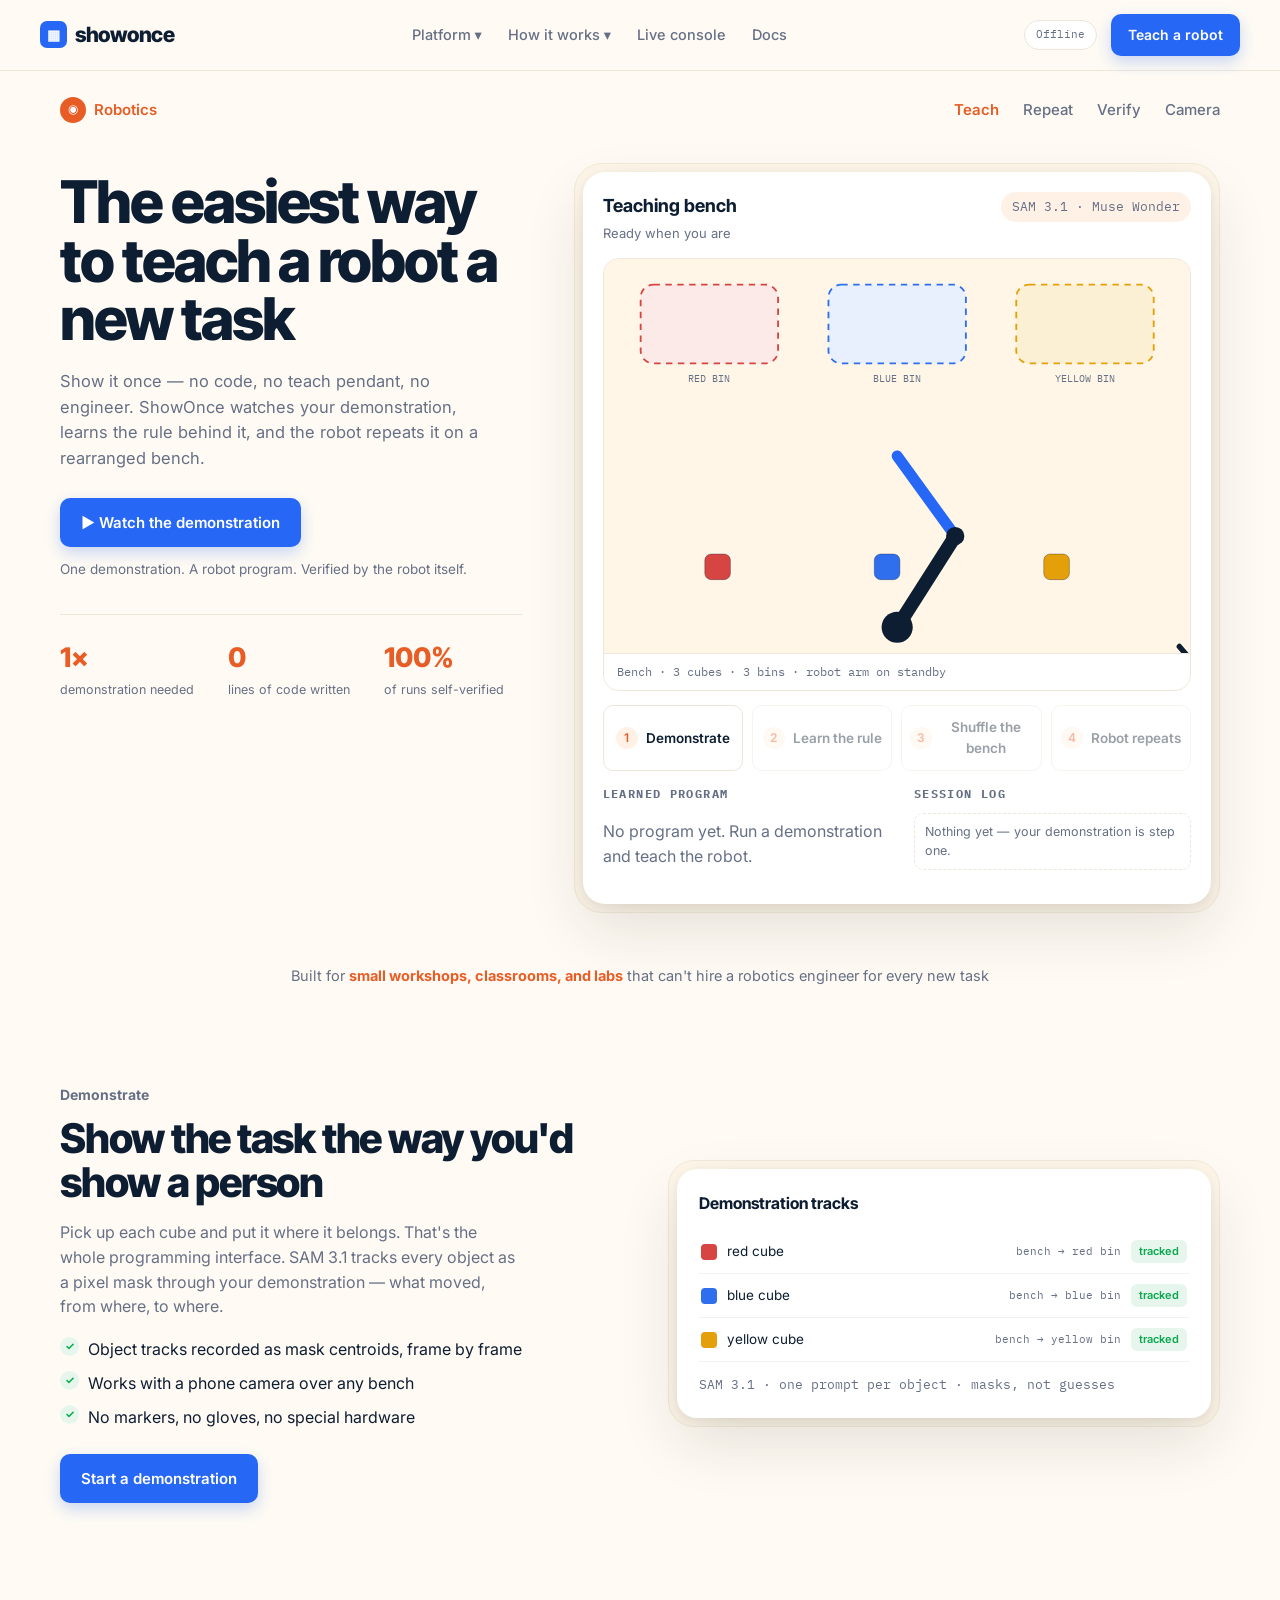
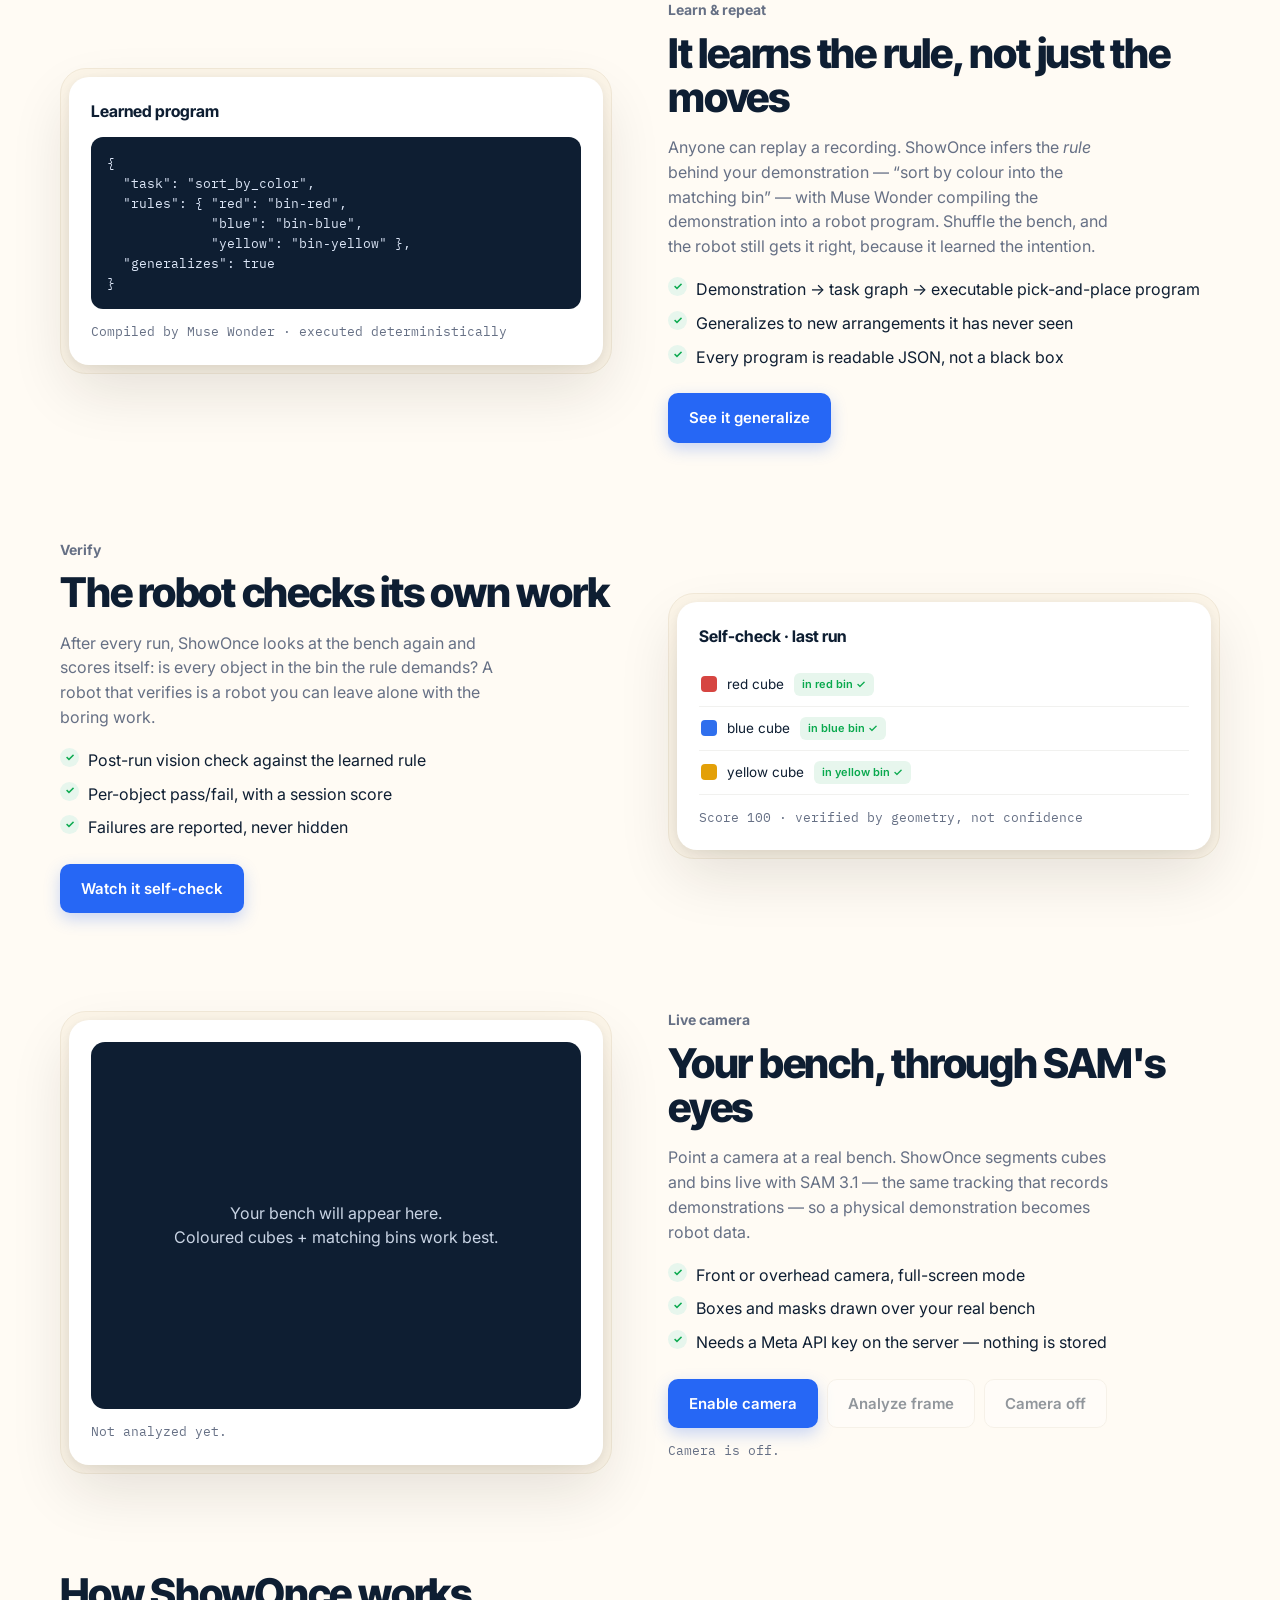
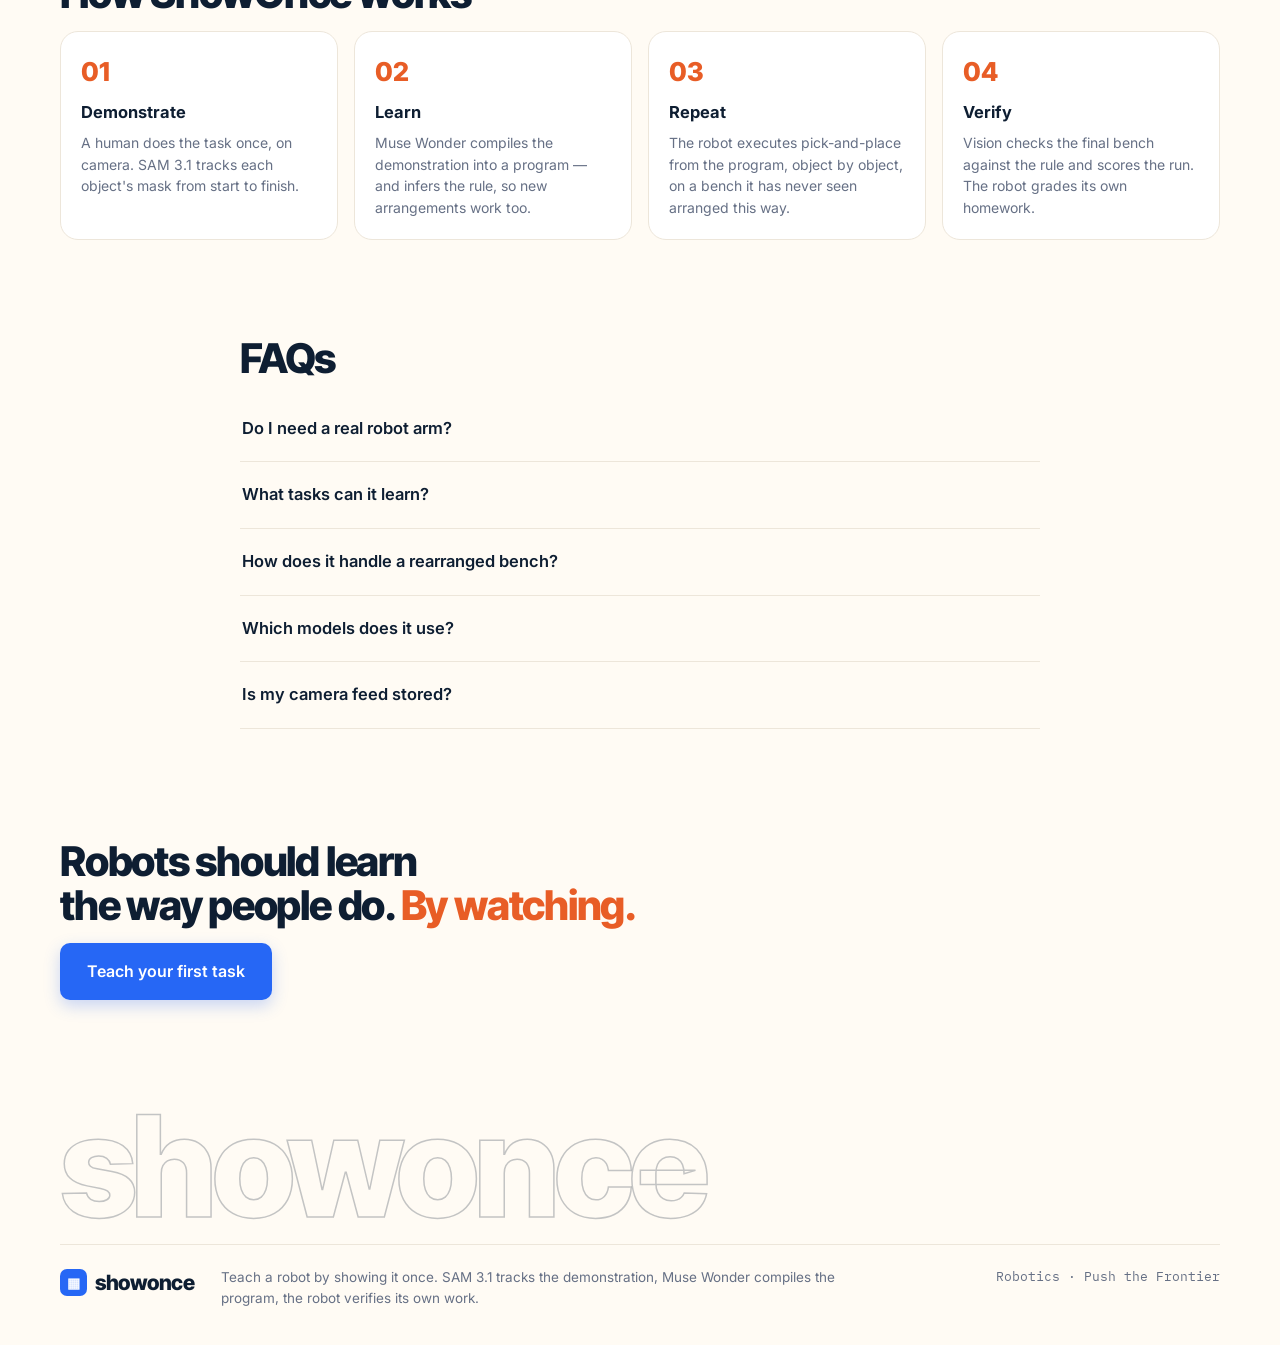
==== index.html @ 3ffb0890 "ShowOnce: teach a robot by showing it once (SAM 3.1 + Muse Wonder, Playground theme)" ====
<!doctype html>
<html lang="en">
<head>
<meta charset="utf-8">
<meta name="viewport" content="width=device-width, initial-scale=1">
<title>ShowOnce — teach a robot by showing it once</title>
<meta name="description" content="Show a robot arm a pick-and-place task once. SAM 3.1 tracks the demonstration, Muse Wonder compiles it into a robot program, and the robot repeats it on a rearranged bench — then verifies its own work.">
<link rel="icon" href="data:image/svg+xml,%3Csvg xmlns='http://www.w3.org/2000/svg' viewBox='0 0 24 24'%3E%3Crect x='4' y='4' width='16' height='16' rx='4' fill='%232667F5'/%3E%3Ccircle cx='12' cy='12' r='3.4' fill='white'/%3E%3C/svg%3E">
<link rel="preconnect" href="https://fonts.googleapis.com">
<link rel="preconnect" href="https://fonts.gstatic.com" crossorigin>
<link href="https://fonts.googleapis.com/css2?family=Inter+Tight:wght@500;600;700;800&family=Inter:wght@400;500;600&family=IBM+Plex+Mono:wght@400;500&display=swap" rel="stylesheet">
<link rel="stylesheet" href="/styles.css">
</head>
<body>
<header class="topbar">
  <a class="logo" href="#top"><span class="logo-mark">▦</span>showonce</a>
  <nav class="topnav" aria-label="Main">
    <a href="#teach">Platform ▾</a><a href="#how">How it works ▾</a><a href="#console">Live console</a><a href="/docs/">Docs</a>
  </nav>
  <div class="top-actions">
    <span class="mode-pill" id="mode-pill">Checking models…</span>
    <a class="btn btn-sm" href="#console">Teach a robot</a>
  </div>
</header>

<div class="subnav wrap">
  <span class="subnav-parent"><span class="subnav-dot">◉</span> Robotics</span>
  <nav aria-label="Product">
    <a class="is-active" href="#teach">Teach</a><a href="#repeat">Repeat</a><a href="#verify">Verify</a><a href="#camera">Camera</a>
  </nav>
</div>

<main id="top">
  <!-- HERO + CONSOLE -->
  <section class="hero wrap">
    <div class="hero-copy">
      <h1>The easiest way to teach a robot a new task</h1>
      <p class="lede">Show it once — no code, no teach pendant, no engineer. ShowOnce watches your demonstration, learns the rule behind it, and the robot repeats it on a rearranged bench.</p>
      <div class="hero-cta">
        <button class="btn" id="cta-demo">▶ Watch the demonstration</button>
        <p class="hero-note">One demonstration. A robot program. Verified by the robot itself.</p>
      </div>
      <dl class="hero-stats">
        <div><dt>1×</dt><dd>demonstration needed</dd></div>
        <div><dt>0</dt><dd>lines of code written</dd></div>
        <div><dt>100%</dt><dd>of runs self-verified</dd></div>
      </dl>
    </div>

    <div class="card-shell" id="console">
      <div class="console-card">
        <div class="console-head">
          <div><strong>Teaching bench</strong><span id="console-state">Ready when you are</span></div>
          <span class="live-pill" id="live-pill">SAM 3.1 · Muse Wonder</span>
        </div>

        <div class="bench-wrap">
          <svg id="bench" viewBox="0 0 640 430" role="img" aria-label="Bench with coloured cubes, bins, a demonstrating hand and a robot arm">
            <rect width="640" height="430" fill="#FFF6E8"/>
            <!-- bins -->
            <g id="bins"></g>
            <!-- robot arm -->
            <g id="arm" aria-hidden="true">
              <line id="arm-upper" x1="320" y1="402" x2="320" y2="300" stroke="#0E1E32" stroke-width="15" stroke-linecap="round"/>
              <line id="arm-fore" x1="320" y1="300" x2="320" y2="215" stroke="#2667F5" stroke-width="12" stroke-linecap="round"/>
              <circle cx="320" cy="402" r="17" fill="#0E1E32"/>
              <circle id="arm-elbow" cx="320" cy="300" r="10" fill="#0E1E32"/>
              <g id="gripper"><path d="M308 208 l12 14 l12 -14" fill="none" stroke="#0E1E32" stroke-width="6" stroke-linecap="round"/></g>
            </g>
            <!-- cubes + hand injected by JS -->
            <g id="cubes"></g>
            <g id="hand" opacity="0" aria-hidden="true">
              <circle cx="0" cy="0" r="21" fill="#F2C29B" stroke="#C98F5F" stroke-width="2"/>
              <rect x="-13" y="-30" width="7" height="20" rx="3.5" fill="#F2C29B" stroke="#C98F5F"/>
              <rect x="-3" y="-34" width="7" height="24" rx="3.5" fill="#F2C29B" stroke="#C98F5F"/>
              <rect x="7" y="-30" width="7" height="20" rx="3.5" fill="#F2C29B" stroke="#C98F5F"/>
            </g>
          </svg>
          <div class="bench-caption mono" id="bench-caption">Bench · 3 cubes · 3 bins · robot arm on standby</div>
        </div>

        <div class="flow-steps" aria-label="Teaching flow">
          <button class="flow-btn" id="btn-demo"><span>1</span> Demonstrate</button>
          <button class="flow-btn" id="btn-learn" disabled><span>2</span> Learn the rule</button>
          <button class="flow-btn" id="btn-shuffle" disabled><span>3</span> Shuffle the bench</button>
          <button class="flow-btn" id="btn-robot" disabled><span>4</span> Robot repeats</button>
        </div>

        <div class="console-grid">
          <div>
            <h3 class="panel-title">Learned program</h3>
            <div id="program" class="program"><p class="muted">No program yet. Run a demonstration and teach the robot.</p></div>
          </div>
          <div>
            <h3 class="panel-title">Session log</h3>
            <ul class="log" id="log"><li class="log-empty">Nothing yet — your demonstration is step one.</li></ul>
            <div class="verify-box" id="verify-box" hidden>
              <strong>Robot self-check</strong>
              <div class="verify-score"><span id="verify-score">—</span><small id="verify-detail">not run</small></div>
            </div>
          </div>
        </div>
      </div>
    </div>
  </section>

  <p class="proof wrap">Built for <strong>small workshops, classrooms, and labs</strong> that can't hire a robotics engineer for every new task</p>

  <!-- TEACH -->
  <section class="feature wrap" id="teach">
    <div class="feature-copy">
      <p class="kicker kicker-teach">Demonstrate</p>
      <h2>Show the task the way you'd show a person</h2>
      <p>Pick up each cube and put it where it belongs. That's the whole programming interface. SAM 3.1 tracks every object as a pixel mask through your demonstration — what moved, from where, to where.</p>
      <ul class="ticks">
        <li>Object tracks recorded as mask centroids, frame by frame</li>
        <li>Works with a phone camera over any bench</li>
        <li>No markers, no gloves, no special hardware</li>
      </ul>
      <button class="btn" data-goto-demo>Start a demonstration</button>
    </div>
    <div class="mini-shell"><div class="mini-card">
      <p class="mini-title">Demonstration tracks</p>
      <div class="track-row"><span class="cube red"></span> red cube <span class="mono">bench → red bin</span> <span class="badge ok">tracked</span></div>
      <div class="track-row"><span class="cube blue"></span> blue cube <span class="mono">bench → blue bin</span> <span class="badge ok">tracked</span></div>
      <div class="track-row"><span class="cube yellow"></span> yellow cube <span class="mono">bench → yellow bin</span> <span class="badge ok">tracked</span></div>
      <p class="mini-foot mono">SAM 3.1 · one prompt per object · masks, not guesses</p>
    </div></div>
  </section>

  <!-- REPEAT -->
  <section class="feature flip wrap" id="repeat">
    <div class="feature-copy">
      <p class="kicker kicker-repeat">Learn &amp; repeat</p>
      <h2>It learns the rule, not just the moves</h2>
      <p>Anyone can replay a recording. ShowOnce infers the <em>rule</em> behind your demonstration — “sort by colour into the matching bin” — with Muse Wonder compiling the demonstration into a robot program. Shuffle the bench, and the robot still gets it right, because it learned the intention.</p>
      <ul class="ticks">
        <li>Demonstration → task graph → executable pick-and-place program</li>
        <li>Generalizes to new arrangements it has never seen</li>
        <li>Every program is readable JSON, not a black box</li>
      </ul>
      <button class="btn" data-goto-demo>See it generalize</button>
    </div>
    <div class="mini-shell"><div class="mini-card">
      <p class="mini-title">Learned program</p>
      <pre class="mini-code mono">{
  "task": "sort_by_color",
  "rules": { "red": "bin-red",
             "blue": "bin-blue",
             "yellow": "bin-yellow" },
  "generalizes": true
}</pre>
      <p class="mini-foot mono">Compiled by Muse Wonder · executed deterministically</p>
    </div></div>
  </section>

  <!-- VERIFY -->
  <section class="feature wrap" id="verify">
    <div class="feature-copy">
      <p class="kicker kicker-verify">Verify</p>
      <h2>The robot checks its own work</h2>
      <p>After every run, ShowOnce looks at the bench again and scores itself: is every object in the bin the rule demands? A robot that verifies is a robot you can leave alone with the boring work.</p>
      <ul class="ticks">
        <li>Post-run vision check against the learned rule</li>
        <li>Per-object pass/fail, with a session score</li>
        <li>Failures are reported, never hidden</li>
      </ul>
      <button class="btn" data-goto-demo>Watch it self-check</button>
    </div>
    <div class="mini-shell"><div class="mini-card">
      <p class="mini-title">Self-check · last run</p>
      <div class="track-row"><span class="cube red"></span> red cube <span class="badge ok">in red bin ✓</span></div>
      <div class="track-row"><span class="cube blue"></span> blue cube <span class="badge ok">in blue bin ✓</span></div>
      <div class="track-row"><span class="cube yellow"></span> yellow cube <span class="badge ok">in yellow bin ✓</span></div>
      <p class="mini-foot mono">Score 100 · verified by geometry, not confidence</p>
    </div></div>
  </section>

  <!-- CAMERA -->
  <section class="feature flip wrap" id="camera">
    <div class="feature-copy">
      <p class="kicker kicker-camera">Live camera</p>
      <h2>Your bench, through SAM's eyes</h2>
      <p>Point a camera at a real bench. ShowOnce segments cubes and bins live with SAM 3.1 — the same tracking that records demonstrations — so a physical demonstration becomes robot data.</p>
      <ul class="ticks">
        <li>Front or overhead camera, full-screen mode</li>
        <li>Boxes and masks drawn over your real bench</li>
        <li>Needs a Meta API key on the server — nothing is stored</li>
      </ul>
      <div class="camera-actions">
        <button class="btn" id="btn-camera">Enable camera</button>
        <button class="btn btn-soft" id="btn-analyze" disabled>Analyze frame</button>
        <button class="btn btn-soft" id="btn-camera-off" disabled>Camera off</button>
      </div>
      <p class="mono" id="camera-status">Camera is off.</p>
    </div>
    <div class="mini-shell"><div class="mini-card cam-card">
      <div class="video-wrap">
        <video id="camera-video" autoplay playsinline muted></video>
        <div id="cam-overlay" aria-hidden="true"></div>
        <p class="cam-empty" id="cam-empty">Your bench will appear here.<br>Coloured cubes + matching bins work best.</p>
      </div>
      <p class="mini-foot mono" id="segment-status">Not analyzed yet.</p>
    </div></div>
  </section>

  <!-- HOW -->
  <section class="how wrap" id="how">
    <h2>How ShowOnce works</h2>
    <div class="how-grid">
      <article><span class="how-num">01</span><h3>Demonstrate</h3><p>A human does the task once, on camera. SAM 3.1 tracks each object's mask from start to finish.</p></article>
      <article><span class="how-num">02</span><h3>Learn</h3><p>Muse Wonder compiles the demonstration into a program — and infers the rule, so new arrangements work too.</p></article>
      <article><span class="how-num">03</span><h3>Repeat</h3><p>The robot executes pick-and-place from the program, object by object, on a bench it has never seen arranged this way.</p></article>
      <article><span class="how-num">04</span><h3>Verify</h3><p>Vision checks the final bench against the rule and scores the run. The robot grades its own homework.</p></article>
    </div>
  </section>

  <!-- FAQ -->
  <section class="faq wrap">
    <h2>FAQs</h2>
    <details><summary>Do I need a real robot arm?</summary><p>No. ShowOnce ships with a simulated 2-link arm so the full loop — demonstrate, learn, repeat, verify — runs anywhere. The learned program is plain JSON pick-and-place, the same shape a real arm controller consumes.</p></details>
    <details><summary>What tasks can it learn?</summary><p>Any pick-and-place task where the rule is visible in one demonstration: sorting by colour, kitting parts into bins, packing items in a demonstrated order. If a person can show it once, ShowOnce can learn it.</p></details>
    <details><summary>How does it handle a rearranged bench?</summary><p>It doesn't memorize positions — it learns the rule (for example, colour → bin). Planning happens from the live object positions at run time, so shuffled benches are the normal case, not an edge case.</p></details>
    <details><summary>Which models does it use?</summary><p>SAM 3.1 for object masks and tracking, Muse Wonder for demonstration-to-program compilation. The rule inference, planning, and verification are deterministic code you can read and test.</p></details>
    <details><summary>Is my camera feed stored?</summary><p>No. Frames go only to the Meta API you configure, for segmentation. Sessions keep event text and scores, not video.</p></details>
  </section>

  <section class="closing wrap">
    <h2>Robots should learn<br>the way people do. <span>By watching.</span></h2>
    <button class="btn btn-lg" data-goto-demo>Teach your first task</button>
  </section>
</main>

<footer class="footer wrap">
  <div class="footer-word">showonce</div>
  <div class="footer-row">
    <span class="logo"><span class="logo-mark">▦</span>showonce</span>
    <p>Teach a robot by showing it once. SAM 3.1 tracks the demonstration, Muse Wonder compiles the program, the robot verifies its own work.</p>
    <span class="mono">Robotics · Push the Frontier</span>
  </div>
</footer>

<script src="/app.js"></script>
</body>
</html>
---- styles.css ----
/* ShowOnce — Playground theme: cream canvas, ink-navy, blue action, orange robotics accent. */
:root{
  --bg:#FFFBF4; --surface:#FFFFFF; --ink:#0E1E32; --muted:#667085; --border:#EDE6DA;
  --blue:#2667F5; --blue-dark:#1D55D6; --accent:#E85D26; --accent-soft:#FFF1E6;
  --green:#0AA94E; --green-soft:#E7F6ED; --yellow:#B7791F; --yellow-soft:#FBF0D3;
  --radius:10px; --radius-card:22px;
  --shadow-card:0 24px 60px rgba(30,27,20,.12),0 2px 8px rgba(30,27,20,.06);
  --font:"Inter",-apple-system,system-ui,sans-serif; --display:"Inter Tight","Inter",sans-serif;
  --mono:"IBM Plex Mono",ui-monospace,monospace;
}
*{box-sizing:border-box}
[hidden]{display:none !important}
html{scroll-behavior:smooth}
body{margin:0;background:var(--bg);color:var(--ink);font-family:var(--font);font-size:16px;line-height:1.55;-webkit-font-smoothing:antialiased}
.wrap{max-width:1240px;margin:0 auto;padding-inline:40px}
.mono{font-family:var(--mono);font-size:.82em}
.muted{color:var(--muted)}
button{font:inherit;cursor:pointer}
:focus-visible{outline:2.5px solid var(--blue);outline-offset:2px}

/* header (Playground SaaS bar) */
.topbar{position:sticky;top:0;z-index:40;display:flex;align-items:center;gap:30px;padding:14px 40px;background:var(--bg);border-bottom:1px solid var(--border)}
.logo{display:flex;align-items:center;gap:8px;color:var(--ink);text-decoration:none;font-family:var(--display);font-weight:800;font-size:21px;letter-spacing:-.02em}
.logo-mark{display:grid;place-items:center;width:27px;height:27px;border-radius:7px;background:var(--blue);color:#fff;font-size:14px}
.topnav{display:flex;gap:26px;margin-inline:auto}
.topnav a{color:var(--muted);text-decoration:none;font-size:14.5px;font-weight:500}
.topnav a:hover{color:var(--ink)}
.top-actions{display:flex;align-items:center;gap:14px}
.mode-pill{font-family:var(--mono);font-size:.7rem;color:var(--muted);border:1px solid var(--border);border-radius:999px;padding:5px 11px;background:var(--surface)}
.mode-pill.live{color:var(--green);border-color:var(--green)}

/* buttons: one blue action style */
.btn{display:inline-flex;align-items:center;gap:8px;background:var(--blue);color:#fff;border:1px solid transparent;border-radius:var(--radius);padding:12px 20px;font-weight:600;font-size:15px;text-decoration:none;box-shadow:0 6px 16px rgba(38,103,245,.25);transition:background .15s,transform .12s}
.btn:hover{background:var(--blue-dark)}
.btn:active{transform:scale(.98)}
.btn:disabled{opacity:.45;cursor:not-allowed;box-shadow:none}
.btn-sm{padding:9px 16px;font-size:14px}
.btn-lg{padding:15px 26px;font-size:16px}
.btn-soft{background:var(--surface);color:var(--ink);border-color:var(--border);box-shadow:0 2px 8px rgba(30,27,20,.06)}

/* subnav: accent wayfinding */
.subnav{display:flex;align-items:center;justify-content:space-between;padding-top:26px;padding-bottom:6px}
.subnav-parent{display:flex;align-items:center;gap:8px;font-weight:600;color:var(--accent);font-size:15px}
.subnav-dot{display:grid;place-items:center;width:26px;height:26px;border-radius:50%;background:var(--accent);color:#fff;font-size:12px}
.subnav nav{display:flex;gap:24px}
.subnav nav a{color:var(--muted);text-decoration:none;font-size:15px;font-weight:500}
.subnav nav a.is-active{color:var(--accent);font-weight:600}

/* hero */
.hero{display:grid;grid-template-columns:5fr 7fr;gap:52px;padding-top:34px;align-items:start}
h1{font-family:var(--display);font-size:clamp(40px,4.6vw,60px);font-weight:800;line-height:1.0;letter-spacing:-.035em;margin:10px 0 20px}
.lede{color:var(--muted);font-size:16.5px;max-width:42ch;margin:0 0 26px}
.hero-cta .btn{margin-bottom:12px}
.hero-note{color:var(--muted);font-size:13.5px;margin:0}
.hero-stats{display:flex;gap:34px;margin:34px 0 0;padding-top:22px;border-top:1px solid var(--border)}
.hero-stats dt{font-family:var(--display);font-size:27px;font-weight:800;color:var(--accent)}
.hero-stats dd{margin:1px 0 0;color:var(--muted);font-size:12.5px}

/* floating product card (Playground double-layer shell) */
.card-shell{background:#FDF6E9;border:1px solid #F3EAD9;border-radius:28px;padding:8px}
.console-card{background:var(--surface);border-radius:var(--radius-card);box-shadow:var(--shadow-card);padding:20px}
.console-head{display:flex;justify-content:space-between;align-items:flex-start;gap:12px;margin-bottom:14px}
.console-head strong{font-family:var(--display);font-size:18px;display:block}
.console-head span{color:var(--muted);font-size:13px}
.live-pill{font-family:var(--mono);font-size:.68rem;color:var(--accent);background:var(--accent-soft);border-radius:999px;padding:5px 11px;white-space:nowrap}
.bench-wrap{border:1px solid var(--border);border-radius:16px;overflow:hidden;background:#FFF6E8}
.bench-wrap svg{display:block;width:100%;height:auto}
.bench-caption{padding:9px 13px;color:var(--muted);border-top:1px solid var(--border);background:var(--surface);font-size:.72rem}
.flow-steps{display:grid;grid-template-columns:repeat(4,1fr);gap:9px;margin:14px 0}
.flow-btn{display:flex;align-items:center;gap:8px;justify-content:center;background:var(--surface);border:1px solid var(--border);border-radius:var(--radius);padding:11px 8px;font-weight:600;font-size:13.5px;color:var(--ink);min-height:48px;transition:all .2s}
.flow-btn span{display:grid;place-items:center;width:22px;height:22px;border-radius:50%;background:var(--accent-soft);color:var(--accent);font-size:12px;flex:none}
.flow-btn:disabled{opacity:.42;cursor:not-allowed}
.flow-btn.is-active{border-color:var(--accent);background:var(--accent-soft)}
.flow-btn.is-done{border-color:var(--green);background:var(--green-soft)}
.flow-btn.is-done span{background:var(--green);color:#fff}
.console-grid{display:grid;grid-template-columns:1.05fr 1fr;gap:20px}
.panel-title{font-family:var(--mono);font-size:.72rem;letter-spacing:.12em;text-transform:uppercase;color:var(--muted);margin:0 0 10px}
.program .rule-line{display:flex;gap:9px;align-items:center;border:1px solid var(--border);border-radius:10px;padding:9px 11px;margin-bottom:7px;font-size:13.5px}
.cube{display:inline-block;width:16px;height:16px;border-radius:4px;flex:none}
.cube.red{background:#D64541}.cube.blue{background:#2F6FED}.cube.yellow{background:#E3A008}
.log{list-style:none;margin:0;padding:0;display:grid;gap:7px;max-height:190px;overflow:auto}
.log li{border:1px solid var(--border);border-radius:9px;padding:8px 10px;font-size:12.5px;background:var(--surface)}
.log li.ok{border-color:var(--green);background:var(--green-soft)}
.log .t{font-family:var(--mono);color:var(--muted);font-size:.72rem}
.log-empty{color:var(--muted);border-style:dashed !important;background:transparent !important}
.verify-box{margin-top:12px;border:1px solid var(--green);background:var(--green-soft);border-radius:12px;padding:12px 14px}
.verify-score{display:flex;align-items:baseline;gap:12px}
.verify-score span{font-family:var(--display);font-size:32px;font-weight:800;color:var(--green)}
.verify-score small{color:var(--muted)}

/* proof line */
.proof{text-align:center;color:var(--muted);font-size:14.5px;padding-top:52px}
.proof strong{color:var(--accent)}

/* features (Playground alternating) */
.feature{display:grid;grid-template-columns:1fr 1fr;gap:56px;align-items:center;padding-top:96px}
.feature.flip .feature-copy{order:2}
.feature.flip .mini-shell{order:1}
.feature h2,.how h2,.faq h2,.closing h2{font-family:var(--display);font-size:clamp(30px,3.2vw,42px);font-weight:800;letter-spacing:-.03em;line-height:1.08;margin:0 0 16px}
.feature-copy p{color:var(--muted);max-width:46ch}
.kicker{font-weight:700;font-size:14px;margin:0 0 10px}
.kicker-teach{color:var(--accent)}.kicker-repeat{color:var(--blue)}.kicker-verify{color:var(--green)}.kicker-camera{color:var(--yellow)}
.ticks{list-style:none;margin:18px 0 24px;padding:0;display:grid;gap:9px}
.ticks li{padding-left:28px;position:relative;color:var(--ink)}
.ticks li::before{content:"✓";position:absolute;left:0;top:0;display:grid;place-items:center;width:19px;height:19px;border-radius:50%;background:var(--green-soft);color:var(--green);font-size:11px;font-weight:700}
.mini-shell{background:#FDF6E9;border:1px solid #F3EAD9;border-radius:26px;padding:8px}
.mini-card{background:var(--surface);border-radius:20px;box-shadow:var(--shadow-card);padding:22px}
.mini-title{font-weight:700;font-family:var(--display);margin:0 0 14px}
.track-row{display:flex;align-items:center;gap:10px;padding:10px 2px;border-bottom:1px solid #F1F1EF;font-size:13.5px}
.track-row .mono{color:var(--muted);margin-left:auto}
.badge{font-size:11px;font-weight:600;border-radius:6px;padding:3px 8px}
.badge.ok{background:var(--green-soft);color:var(--green)}
.mini-foot{color:var(--muted);margin:13px 0 0}
.mini-code{background:#0E1E32;color:#DCE6F7;border-radius:12px;padding:16px;overflow:auto;font-size:12.5px;line-height:1.6;margin:0}
.camera-actions{display:flex;flex-wrap:wrap;gap:9px;margin-top:6px}
.video-wrap{position:relative;border-radius:14px;overflow:hidden;background:#0E1E32;aspect-ratio:4/3}
.video-wrap video{width:100%;height:100%;object-fit:contain;display:block}
#cam-overlay{position:absolute;inset:0;pointer-events:none}
.cam-box{position:absolute;border:2px solid var(--accent);background:rgba(232,93,38,.15);border-radius:6px}
.cam-box span{position:absolute;top:-19px;left:-2px;font-family:var(--mono);font-size:10px;background:var(--ink);color:#fff;padding:2px 6px;border-radius:4px;white-space:nowrap}
.cam-empty{position:absolute;inset:0;display:grid;place-items:center;align-content:center;text-align:center;color:#C9D4E4;padding:18px;margin:0;line-height:1.5}

/* how */
.how{padding-top:96px}
.how-grid{display:grid;grid-template-columns:repeat(4,1fr);gap:16px}
.how-grid article{border:1px solid var(--border);border-radius:18px;background:var(--surface);padding:20px}
.how-num{font-family:var(--display);font-weight:800;font-size:26px;color:var(--accent)}
.how-grid h3{margin:8px 0 6px;font-size:16.5px}
.how-grid p{margin:0;color:var(--muted);font-size:14px}

/* faq */
.faq{padding-top:96px;max-width:880px}
.faq details{border-bottom:1px solid var(--border);padding:6px 0}
.faq summary{cursor:pointer;font-weight:600;font-size:16.5px;padding:14px 2px;min-height:48px;display:flex;align-items:center}
.faq details p{color:var(--muted);margin:0 0 16px;max-width:62ch}

/* closing + footer */
.closing{padding:110px 40px 30px;text-align:left}
.closing h2 span{color:var(--accent)}
.footer{padding-top:70px;padding-bottom:36px}
.footer-word{font-family:var(--display);font-weight:800;font-size:clamp(64px,11vw,150px);letter-spacing:-.04em;line-height:.95;color:transparent;-webkit-text-stroke:1.5px rgba(14,30,50,.25);white-space:nowrap;overflow:hidden}
.footer-row{display:flex;gap:26px;align-items:flex-start;flex-wrap:wrap;border-top:1px solid var(--border);padding-top:22px;margin-top:10px}
.footer-row p{margin:0;color:var(--muted);font-size:13.5px;max-width:46em}
.footer-row .mono{margin-left:auto;color:var(--muted)}

/* reveal */
.reveal{opacity:0;transform:translateY(16px);transition:opacity .7s ease,transform .7s ease}
.reveal.in{opacity:1;transform:none}

@media (max-width:1080px){
  .hero,.feature{grid-template-columns:1fr}
  .feature.flip .feature-copy{order:1}.feature.flip .mini-shell{order:2}
  .how-grid{grid-template-columns:1fr 1fr}
  .topnav{display:none}
}
@media (max-width:640px){
  .wrap{padding-inline:18px}
  .topbar{padding:12px 18px}
  .mode-pill{display:none}
  .subnav nav a:nth-child(n+3){display:none}
  .flow-steps{grid-template-columns:1fr 1fr}
  .console-grid{grid-template-columns:1fr}
  .how-grid{grid-template-columns:1fr}
  .hero-stats{gap:20px}
  .feature,.how,.faq{padding-top:64px}
}
@media (prefers-reduced-motion:reduce){
  *,*::before,*::after{transition-duration:.01ms !important;animation-duration:.01ms !important}
  html{scroll-behavior:auto}.reveal{opacity:1;transform:none}
}
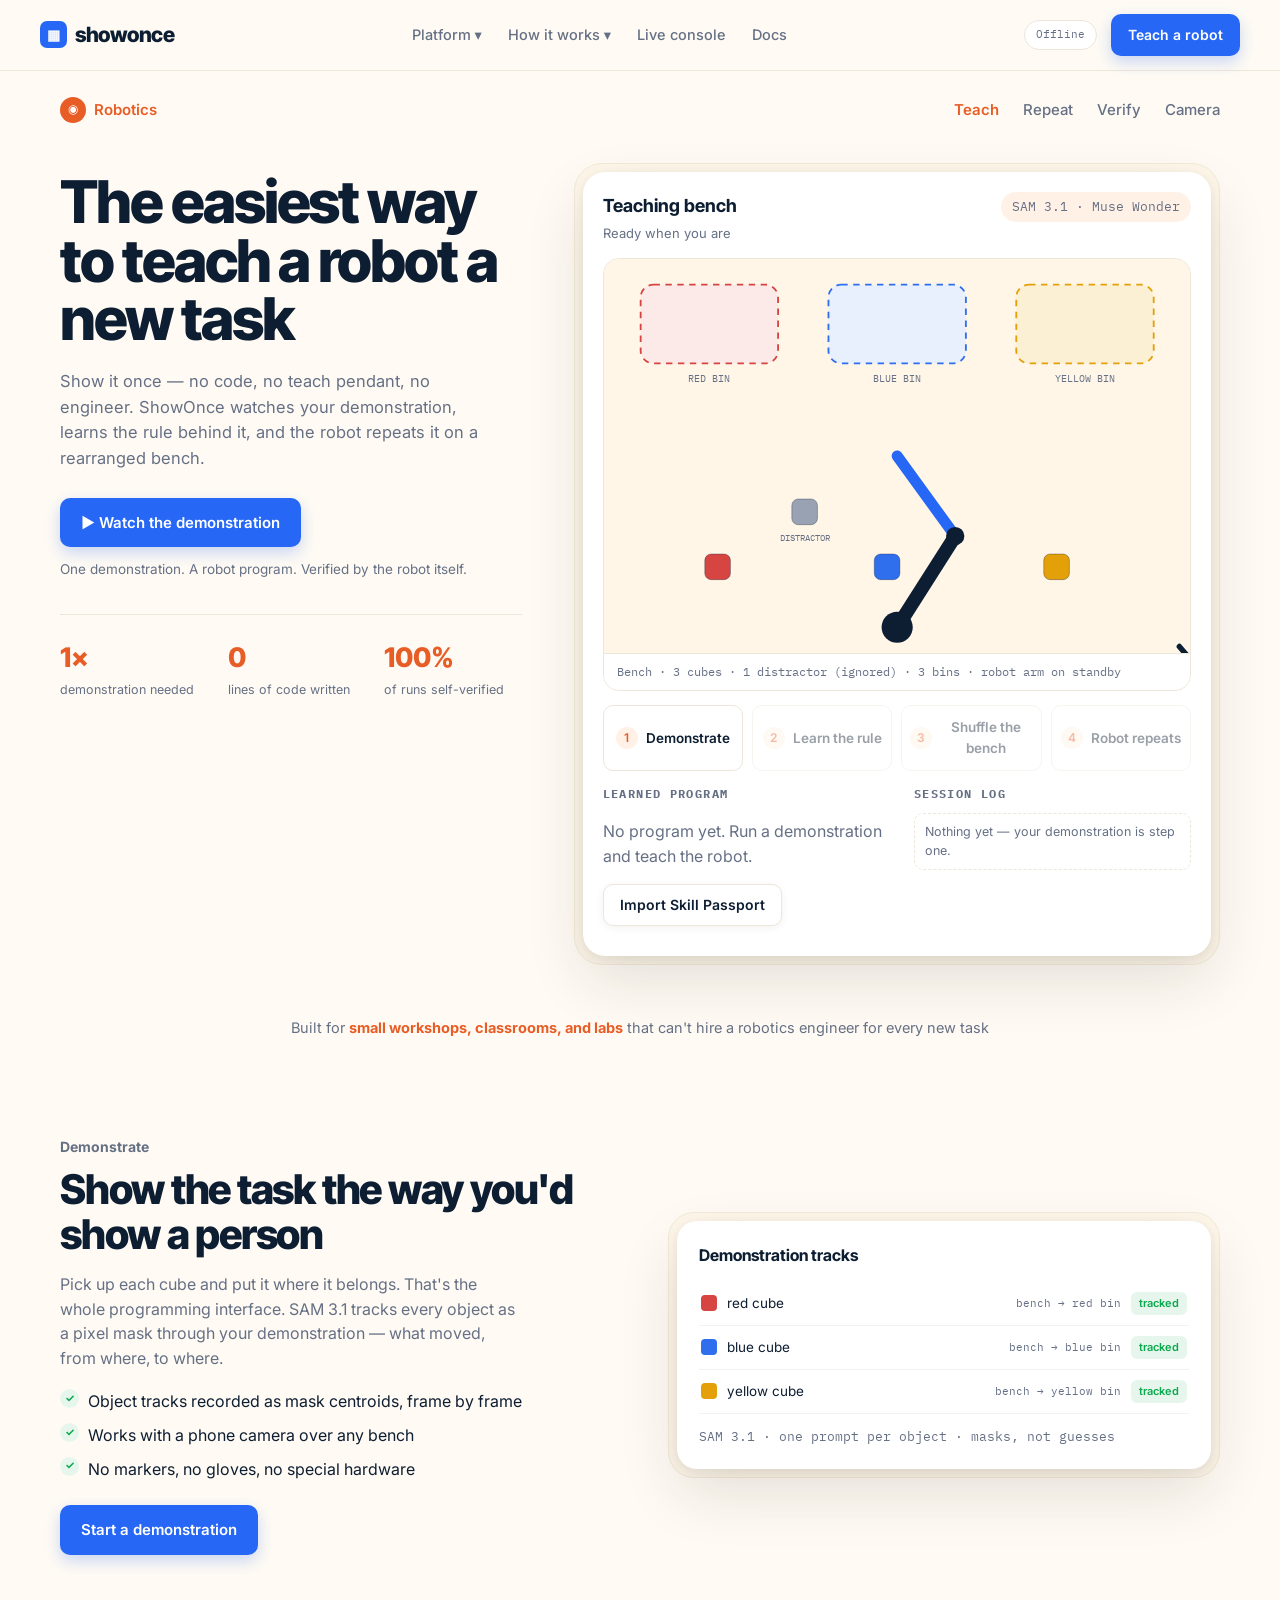
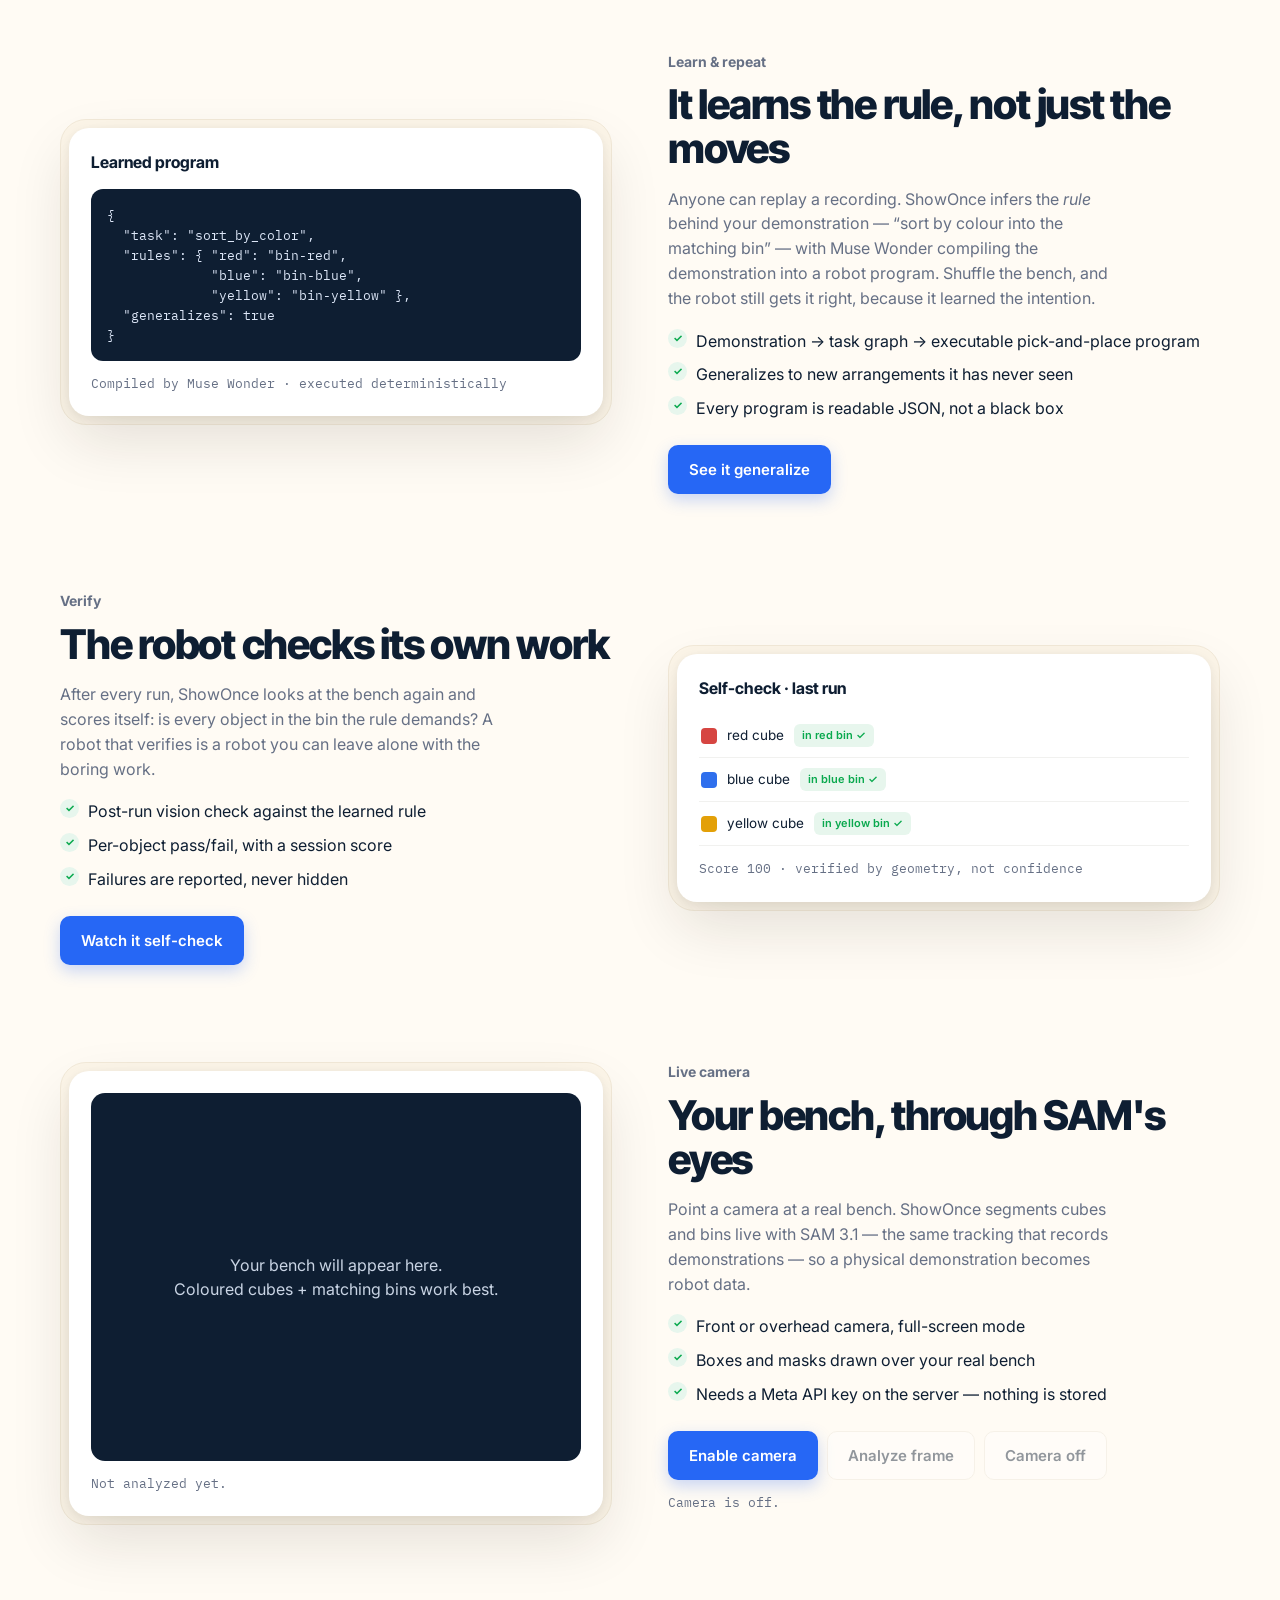
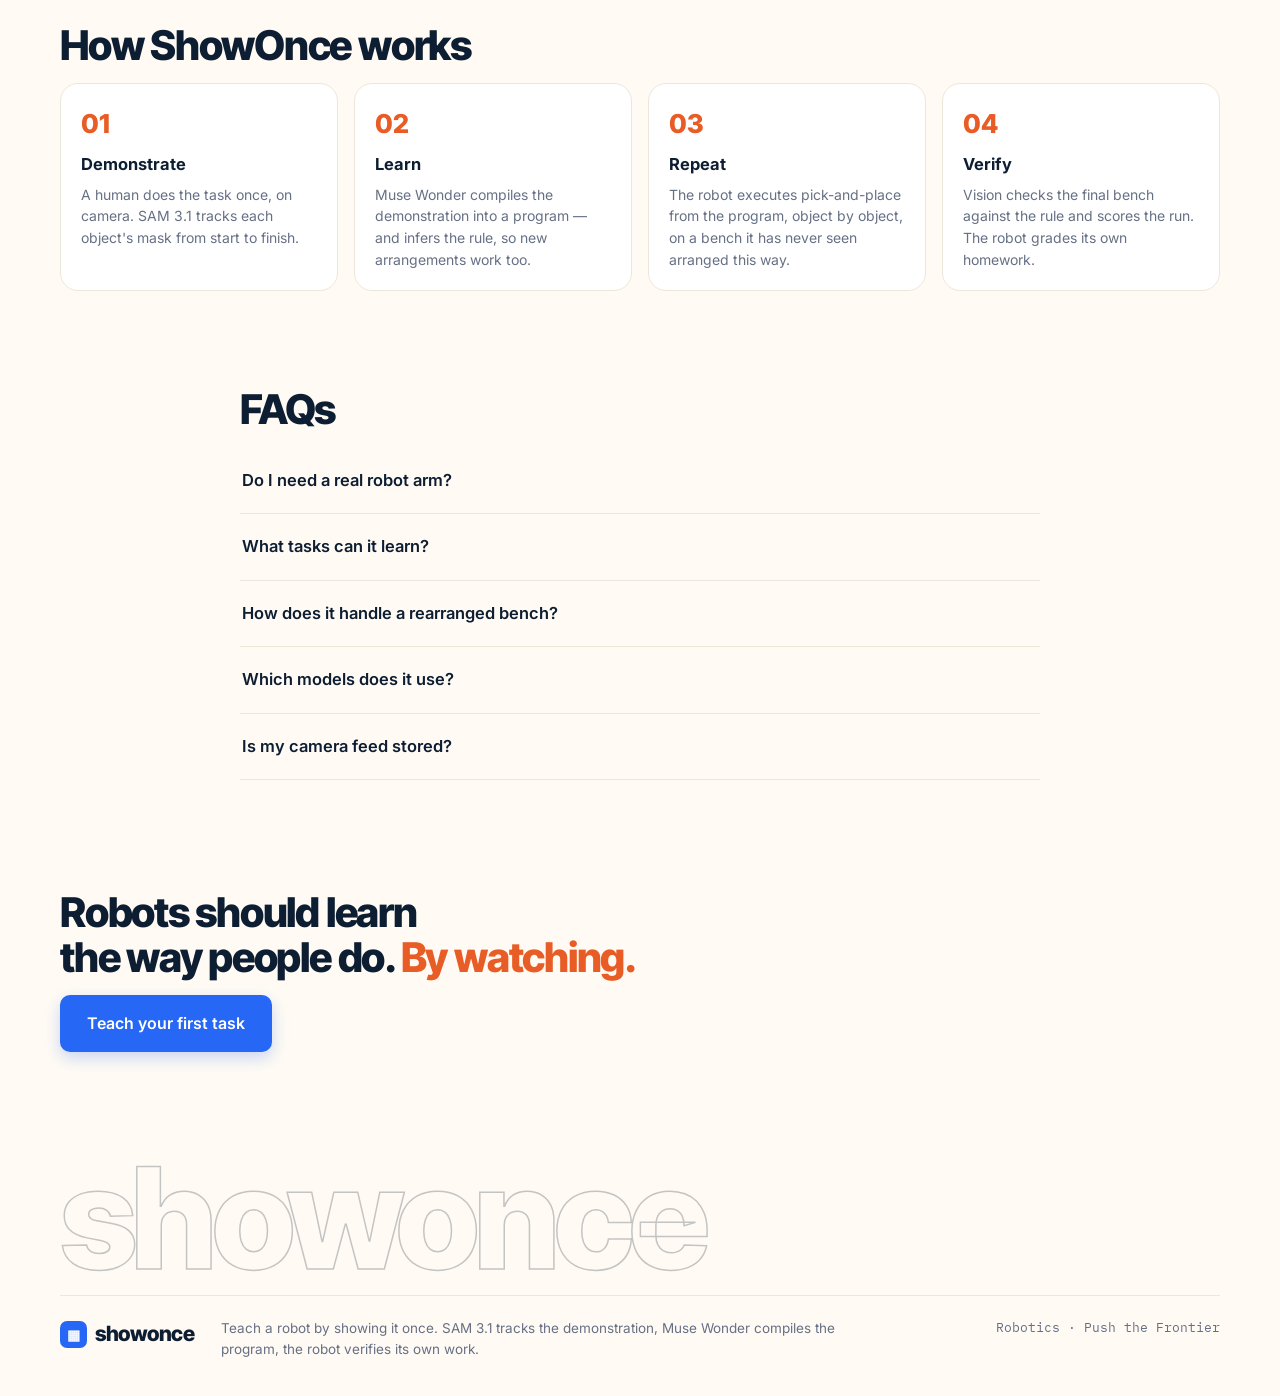
==== commit 528f8fe2: "Skill Passport: portable hash-verified robot skills (export/import/re-verify) + distractor object" ====
--- a/index.html
+++ b/index.html
@@ -76,7 +76,7 @@
               <rect x="7" y="-30" width="7" height="20" rx="3.5" fill="#F2C29B" stroke="#C98F5F"/>
             </g>
           </svg>
-          <div class="bench-caption mono" id="bench-caption">Bench · 3 cubes · 3 bins · robot arm on standby</div>
+          <div class="bench-caption mono" id="bench-caption">Bench · 3 cubes · 1 distractor (ignored) · 3 bins · robot arm on standby</div>
         </div>
 
         <div class="flow-steps" aria-label="Teaching flow">
@@ -90,6 +90,10 @@
           <div>
             <h3 class="panel-title">Learned program</h3>
             <div id="program" class="program"><p class="muted">No program yet. Run a demonstration and teach the robot.</p></div>
+            <div class="passport-actions">
+              <label class="btn btn-soft btn-sm" for="passport-file-main">Import Skill Passport</label>
+              <input type="file" id="passport-file-main" accept="application/json" hidden>
+            </div>
           </div>
           <div>
             <h3 class="panel-title">Session log</h3>
@@ -97,6 +101,21 @@
             <div class="verify-box" id="verify-box" hidden>
               <strong>Robot self-check</strong>
               <div class="verify-score"><span id="verify-score">—</span><small id="verify-detail">not run</small></div>
+              <button class="btn btn-sm" id="btn-passport" type="button">Issue Skill Passport</button>
+            </div>
+            <div class="passport-panel" id="passport-panel" hidden>
+              <p class="mini-title">Skill Passport <span class="badge ok" id="passport-valid">hash-verified</span></p>
+              <dl class="passport-meta mono">
+                <div><dt>skill</dt><dd id="passport-id">—</dd></div>
+                <div><dt>sha256</dt><dd id="passport-hash">—</dd></div>
+                <div><dt>issued score</dt><dd id="passport-score">—</dd></div>
+              </dl>
+              <div class="passport-actions">
+                <button class="btn btn-soft btn-sm" id="btn-passport-download" type="button">Download passport (.json)</button>
+                <label class="btn btn-soft btn-sm" for="passport-file">Import passport</label>
+                <input type="file" id="passport-file" accept="application/json" hidden>
+              </div>
+              <p class="mono muted" id="passport-status">Take this file to any ShowOnce bench — it imports, executes, and re-verifies the skill there. Edit one byte and the hash fails.</p>
             </div>
           </div>
         </div>
--- a/styles.css
+++ b/styles.css
@@ -143,6 +143,13 @@
 .footer-row p{margin:0;color:var(--muted);font-size:13.5px;max-width:46em}
 .footer-row .mono{margin-left:auto;color:var(--muted)}
 
+.passport-panel{margin-top:12px;border:1.5px solid var(--ink);border-radius:14px;padding:14px;background:#FFF6E8}
+.passport-meta{margin:8px 0;display:grid;gap:5px}
+.passport-meta div{display:flex;justify-content:space-between;gap:10px;border-bottom:1px dashed var(--border);padding-bottom:4px}
+.passport-meta dt{color:var(--muted)}
+.passport-meta dd{margin:0;font-weight:600;word-break:break-all;text-align:right}
+.passport-actions{display:flex;flex-wrap:wrap;gap:8px;margin:10px 0}
+
 /* reveal */
 .reveal{opacity:0;transform:translateY(16px);transition:opacity .7s ease,transform .7s ease}
 .reveal.in{opacity:1;transform:none}
